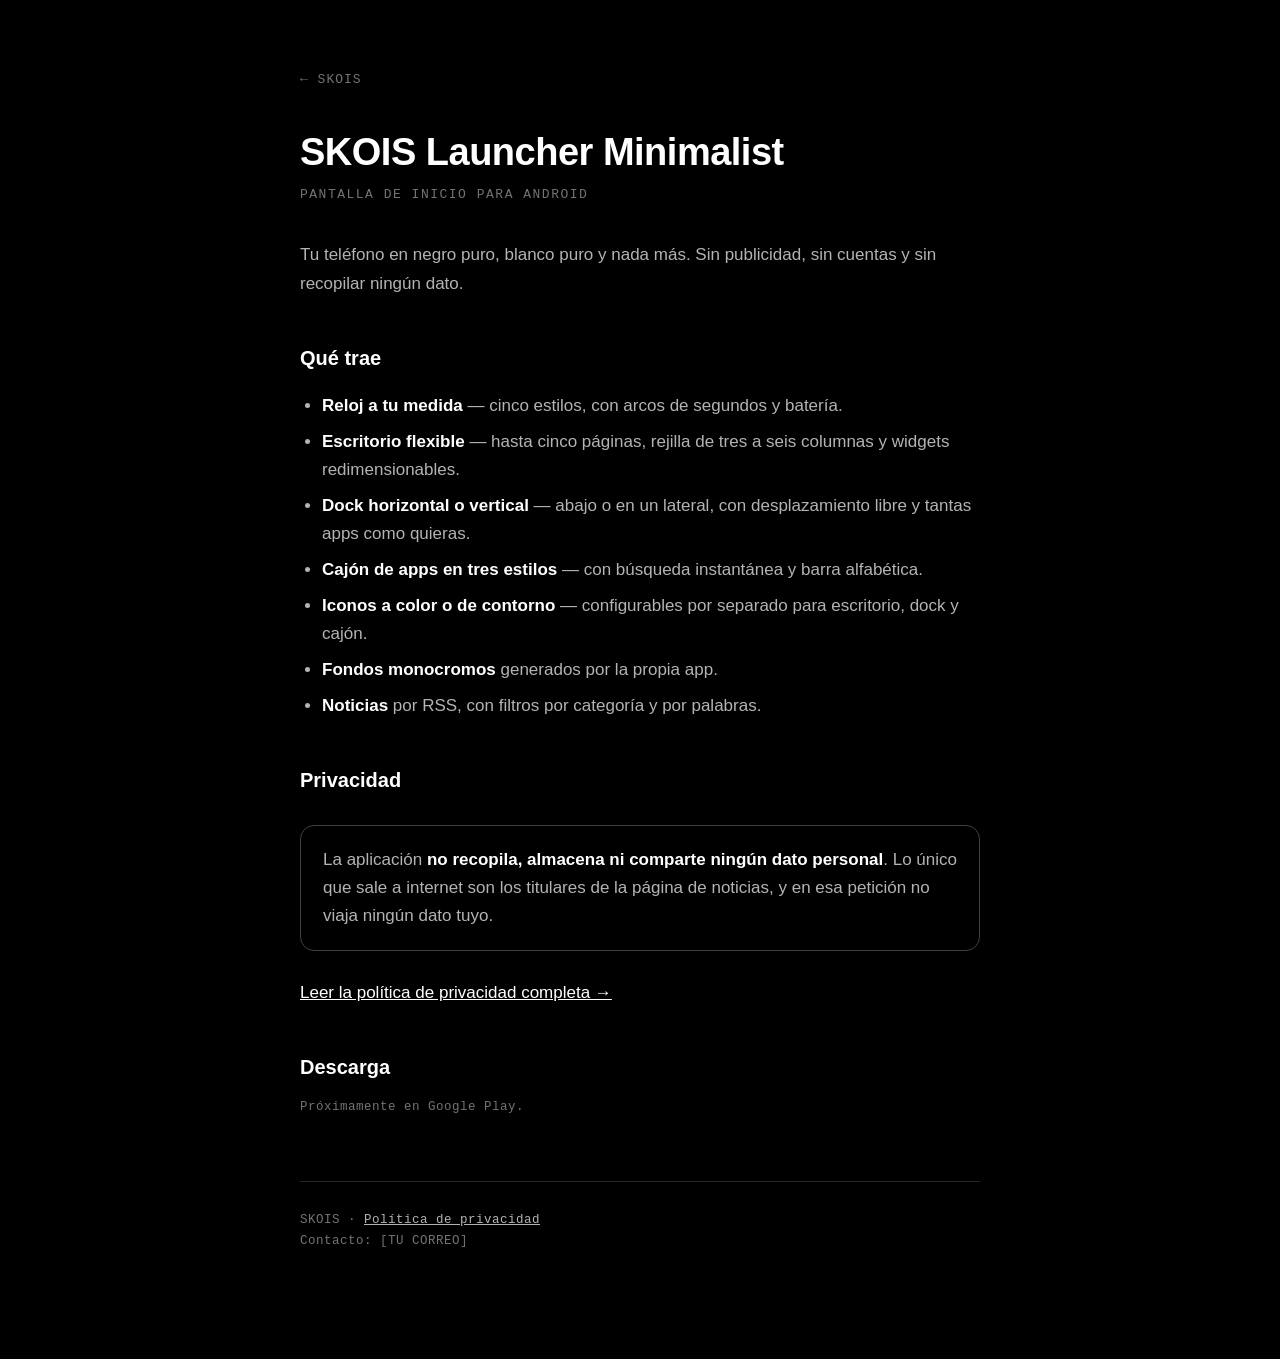
==== launcher/index.html @ f99f8921 "Sitio de SKOIS: portada, ficha del launcher y politica de privacidad Paginas estaticas sin dependenc" ====
<!DOCTYPE html>
<html lang="es">
<head>
<meta charset="utf-8">
<meta name="viewport" content="width=device-width, initial-scale=1">
<title>SKOIS Launcher Minimalist</title>
<meta name="description" content="Launcher minimalista para Android: negro puro, sin publicidad y sin recopilar datos.">
<link rel="stylesheet" href="../estilo.css">
</head>
<body>
<div class="envoltura">

  <a class="volver" href="../">← SKOIS</a>

  <h1>SKOIS Launcher Minimalist</h1>
  <p class="lema" style="margin-bottom:36px">Pantalla de inicio para Android</p>

  <p>Tu teléfono en negro puro, blanco puro y nada más. Sin publicidad, sin
  cuentas y sin recopilar ningún dato.</p>

  <h2>Qué trae</h2>
  <ul>
    <li><strong>Reloj a tu medida</strong> — cinco estilos, con arcos de
    segundos y batería.</li>
    <li><strong>Escritorio flexible</strong> — hasta cinco páginas, rejilla de
    tres a seis columnas y widgets redimensionables.</li>
    <li><strong>Dock horizontal o vertical</strong> — abajo o en un lateral,
    con desplazamiento libre y tantas apps como quieras.</li>
    <li><strong>Cajón de apps en tres estilos</strong> — con búsqueda instantánea
    y barra alfabética.</li>
    <li><strong>Iconos a color o de contorno</strong> — configurables por
    separado para escritorio, dock y cajón.</li>
    <li><strong>Fondos monocromos</strong> generados por la propia app.</li>
    <li><strong>Noticias</strong> por RSS, con filtros por categoría y por
    palabras.</li>
  </ul>

  <h2>Privacidad</h2>
  <div class="destacado">
    <p>La aplicación <strong>no recopila, almacena ni comparte ningún dato
    personal</strong>. Lo único que sale a internet son los titulares de la
    página de noticias, y en esa petición no viaja ningún dato tuyo.</p>
  </div>
  <p><a href="privacidad.html">Leer la política de privacidad completa →</a></p>

  <h2>Descarga</h2>
  <p class="pie">Próximamente en Google Play.</p>

  <hr>
  <p class="pie">
    SKOIS · <a href="privacidad.html">Política de privacidad</a><br>
    Contacto: <!-- Sustituye esto por tu correo de contacto -->[TU CORREO]
  </p>

</div>
</body>
</html>
---- estilo.css ----
/* SKOIS — negro puro, blanco puro, nada más.
   Una sola hoja para todo el sitio: las páginas de cada app la reutilizan. */

:root {
  color-scheme: dark;
  --tinta: #ffffff;
  --tinta-2: rgba(255, 255, 255, 0.70);
  --tinta-3: rgba(255, 255, 255, 0.45);
  --linea: rgba(255, 255, 255, 0.15);
  --superficie: rgba(255, 255, 255, 0.05);
  --borde-superficie: rgba(255, 255, 255, 0.08);
  --radio: 14px;
  --mono: ui-monospace, "SF Mono", "IBM Plex Mono", Menlo, Consolas, monospace;
}

* { box-sizing: border-box; }

body {
  margin: 0;
  padding: 0;
  background: #000;
  color: var(--tinta);
  font-family: -apple-system, BlinkMacSystemFont, "Segoe UI", Roboto, sans-serif;
  font-size: 17px;
  line-height: 1.65;
  -webkit-font-smoothing: antialiased;
}

.envoltura {
  max-width: 720px;
  margin: 0 auto;
  padding: 64px 20px 96px;
}

/* ── Cabecera ─────────────────────────────────────────────── */

.marca {
  font-family: var(--mono);
  font-size: 15px;
  letter-spacing: 6px;
  text-transform: uppercase;
  color: var(--tinta);
  text-decoration: none;
  display: inline-block;
}

.lema {
  font-family: var(--mono);
  font-size: 13px;
  letter-spacing: 1.5px;
  color: var(--tinta-3);
  margin: 6px 0 56px;
  text-transform: uppercase;
}

h1 {
  font-size: clamp(28px, 6vw, 38px);
  line-height: 1.2;
  letter-spacing: -0.5px;
  margin: 0 0 8px;
}

h2 {
  font-size: 20px;
  margin: 44px 0 12px;
}

.seccion {
  font-family: var(--mono);
  font-size: 12px;
  letter-spacing: 2.5px;
  text-transform: uppercase;
  color: var(--tinta-3);
  margin: 0 0 16px;
}

p, li { color: var(--tinta-2); }
strong { color: var(--tinta); }
a { color: var(--tinta); }

ul { padding-left: 22px; }
li { margin-bottom: 8px; }

code {
  font-family: var(--mono);
  font-size: 0.9em;
  color: var(--tinta);
}

/* ── Tarjetas de app ──────────────────────────────────────── */

.apps { display: grid; gap: 14px; margin: 0; padding: 0; list-style: none; }

.app {
  display: flex;
  align-items: center;
  gap: 18px;
  padding: 20px 22px;
  background: var(--superficie);
  border: 1px solid var(--borde-superficie);
  border-radius: var(--radio);
  text-decoration: none;
  color: inherit;
  transition: border-color 160ms ease, background 160ms ease;
}

.app:hover, .app:focus-visible {
  background: rgba(255, 255, 255, 0.08);
  border-color: var(--linea);
}

.app-icono {
  width: 52px;
  height: 52px;
  flex: 0 0 52px;
  border-radius: 13px;
  background: #000;
  border: 1px solid var(--linea);
  display: grid;
  place-items: center;
}

.app-icono svg { width: 30px; height: 30px; }

.app-nombre { font-size: 18px; font-weight: 600; margin: 0; color: var(--tinta); }

.app-nota {
  font-family: var(--mono);
  font-size: 12.5px;
  letter-spacing: 0.5px;
  color: var(--tinta-3);
  margin: 2px 0 0;
}

.flecha { margin-left: auto; color: var(--tinta-3); flex: 0 0 auto; }

/* ── Bloque destacado ─────────────────────────────────────── */

.destacado {
  border: 1px solid rgba(255, 255, 255, 0.25);
  border-radius: var(--radio);
  padding: 20px 22px;
  margin: 28px 0;
}

.destacado p { margin: 0; }

/* ── Pie ──────────────────────────────────────────────────── */

hr {
  border: 0;
  border-top: 1px solid var(--linea);
  margin: 64px 0 28px;
}

.pie {
  font-family: var(--mono);
  font-size: 12.5px;
  letter-spacing: 0.5px;
  color: var(--tinta-3);
}

.pie a { color: var(--tinta-2); }

.volver {
  font-family: var(--mono);
  font-size: 13px;
  letter-spacing: 1px;
  color: var(--tinta-3);
  text-decoration: none;
  display: inline-block;
  margin-bottom: 40px;
}

.volver:hover { color: var(--tinta); }

@media (max-width: 480px) {
  .envoltura { padding: 40px 18px 72px; }
  .app { padding: 16px 18px; gap: 14px; }
  .app-icono { width: 44px; height: 44px; flex-basis: 44px; }
}
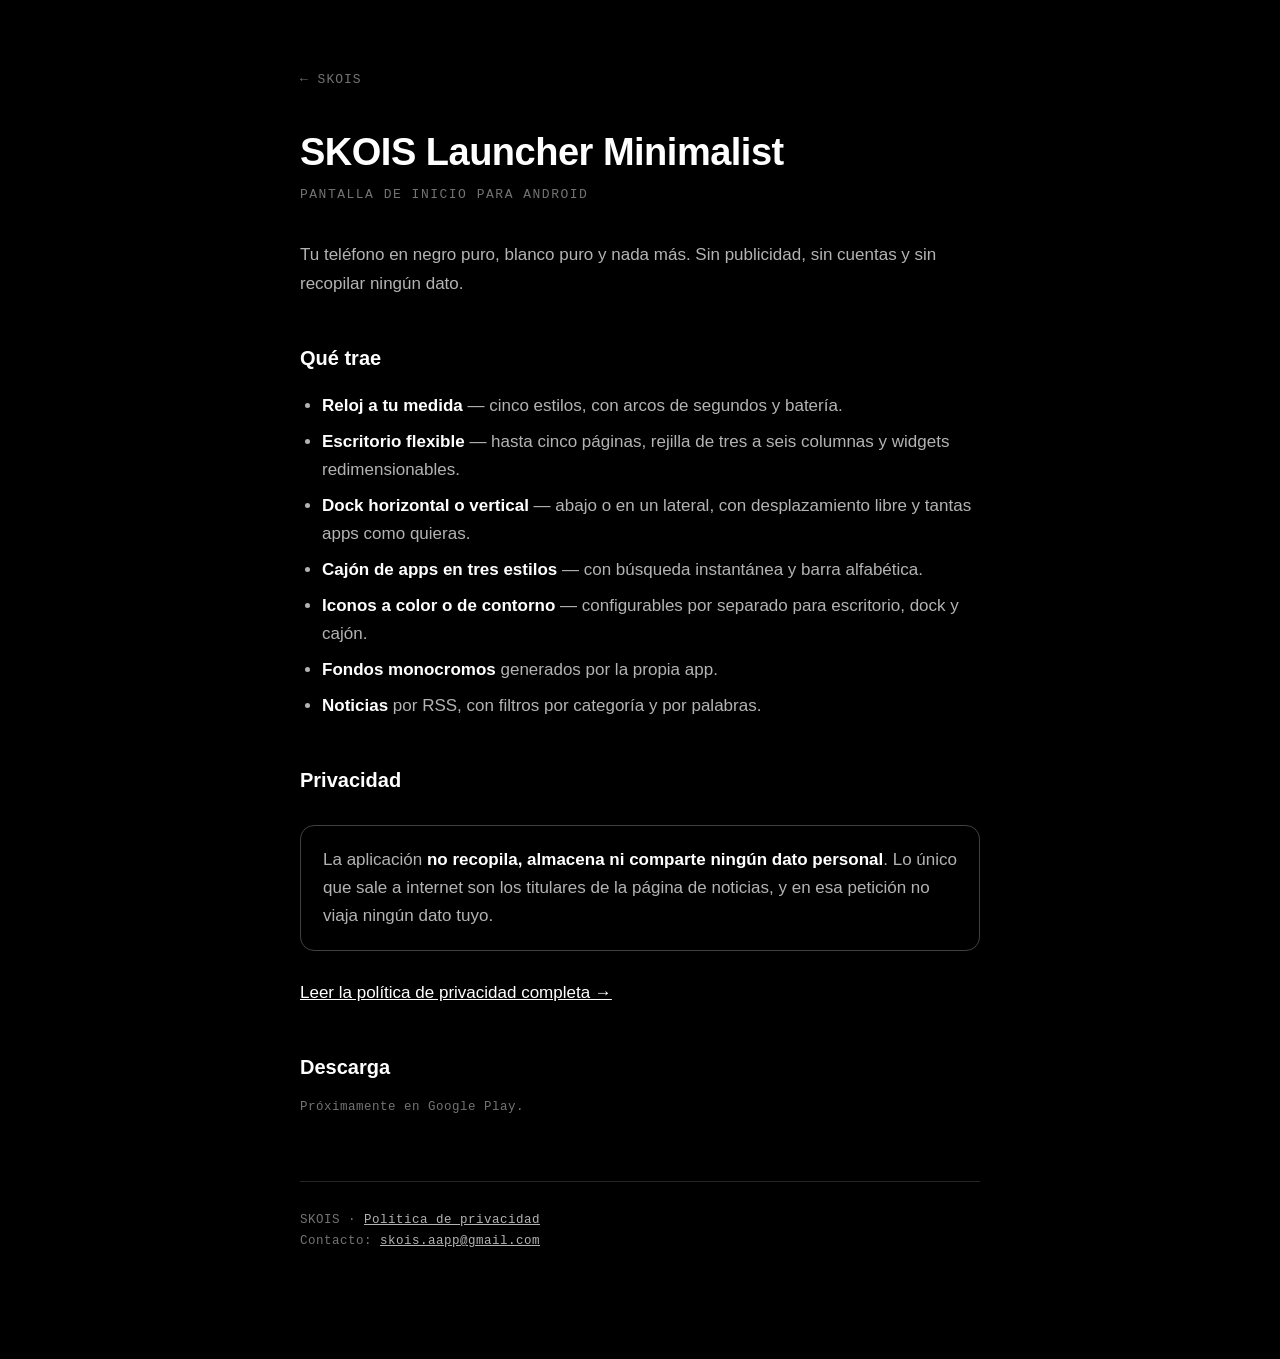
==== commit ba9bae39: "Correo de contacto del sitio skois.aapp@gmail.com en la portada, la ficha del launcher y las dos sec" ====
--- a/launcher/index.html
+++ b/launcher/index.html
@@ -49,7 +49,7 @@
   <hr>
   <p class="pie">
     SKOIS · <a href="privacidad.html">Política de privacidad</a><br>
-    Contacto: <!-- Sustituye esto por tu correo de contacto -->[TU CORREO]
+    Contacto: <a href="mailto:skois.aapp@gmail.com">skois.aapp@gmail.com</a>
   </p>
 
 </div>
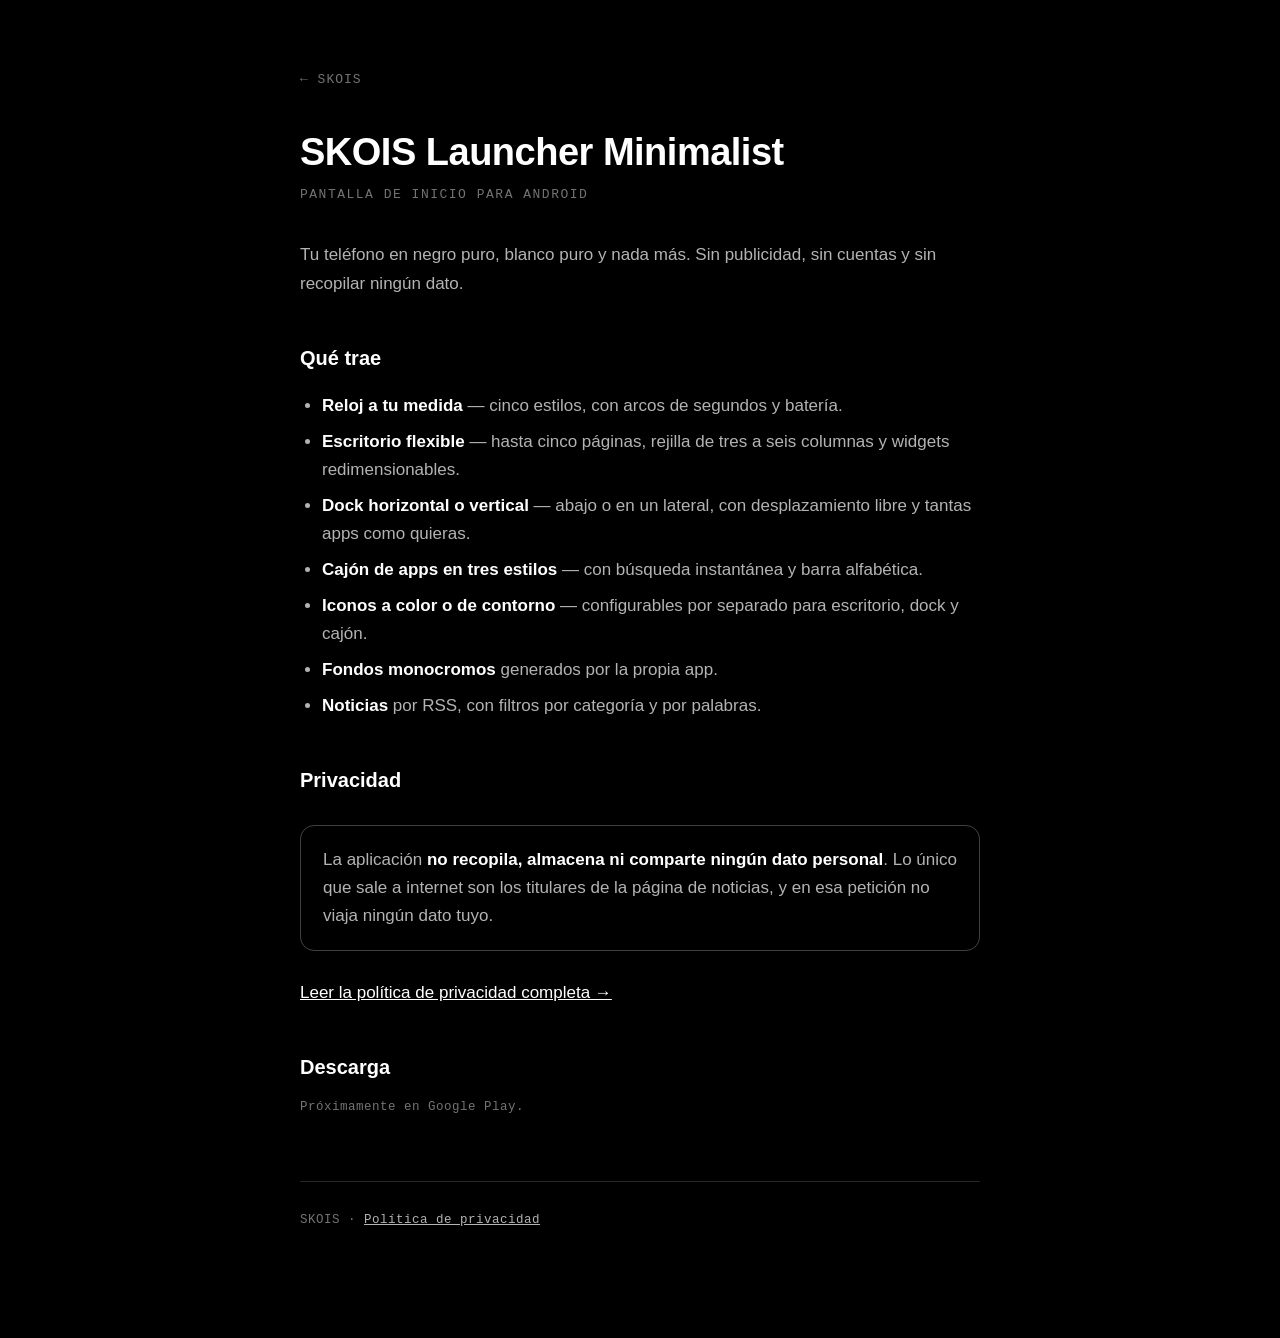
==== commit d48db4ac: "Retira el correo de contacto hasta decidir cual Las dos secciones de contacto de la politica salen e" ====
--- a/launcher/index.html
+++ b/launcher/index.html
@@ -48,8 +48,9 @@
 
   <hr>
   <p class="pie">
-    SKOIS · <a href="privacidad.html">Política de privacidad</a><br>
-    Contacto: <a href="mailto:skois.aapp@gmail.com">skois.aapp@gmail.com</a>
+    SKOIS · <a href="privacidad.html">Política de privacidad</a>
+  <!-- PENDIENTE: correo de contacto. Play Console lo exige antes de
+       publicar, y la politica deberia ofrecer una via de contacto. -->
   </p>
 
 </div>
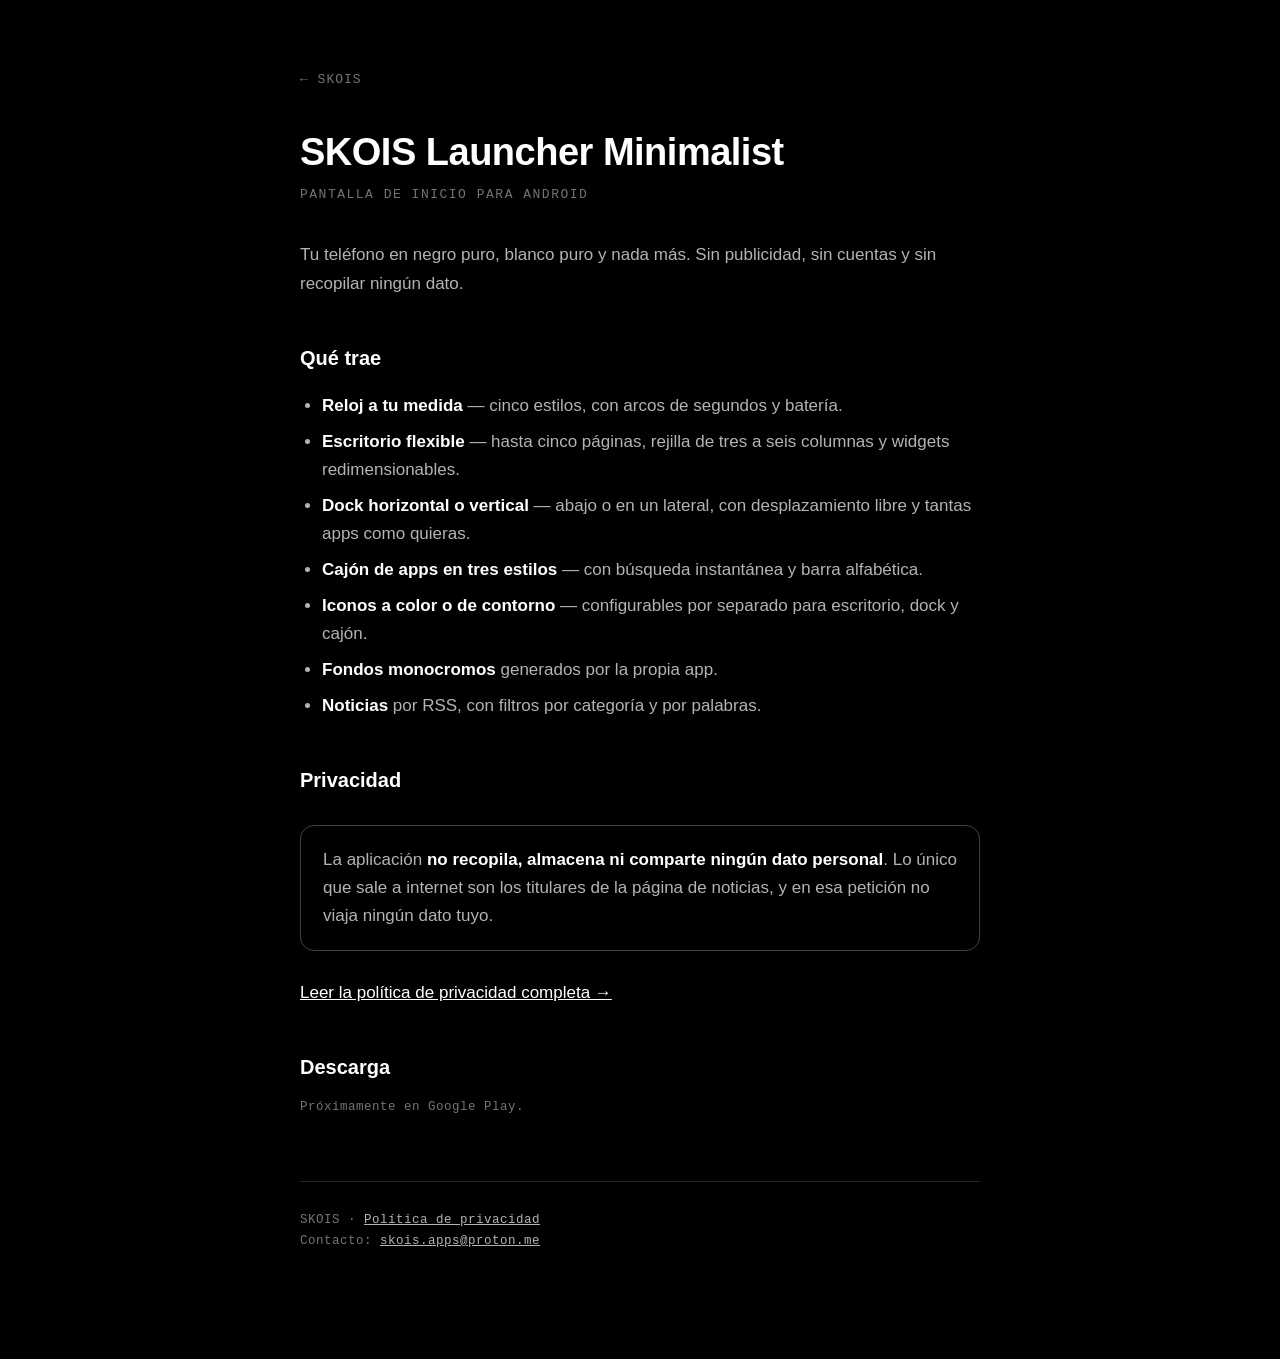
==== commit 1f03cd1b: "Correo de contacto: skois.apps@proton.me Vuelven las dos secciones de contacto de la politica (espan" ====
--- a/launcher/index.html
+++ b/launcher/index.html
@@ -48,9 +48,8 @@
 
   <hr>
   <p class="pie">
-    SKOIS · <a href="privacidad.html">Política de privacidad</a>
-  <!-- PENDIENTE: correo de contacto. Play Console lo exige antes de
-       publicar, y la politica deberia ofrecer una via de contacto. -->
+    SKOIS · <a href="privacidad.html">Política de privacidad</a><br>
+    Contacto: <a href="mailto:skois.apps@proton.me">skois.apps@proton.me</a>
   </p>
 
 </div>
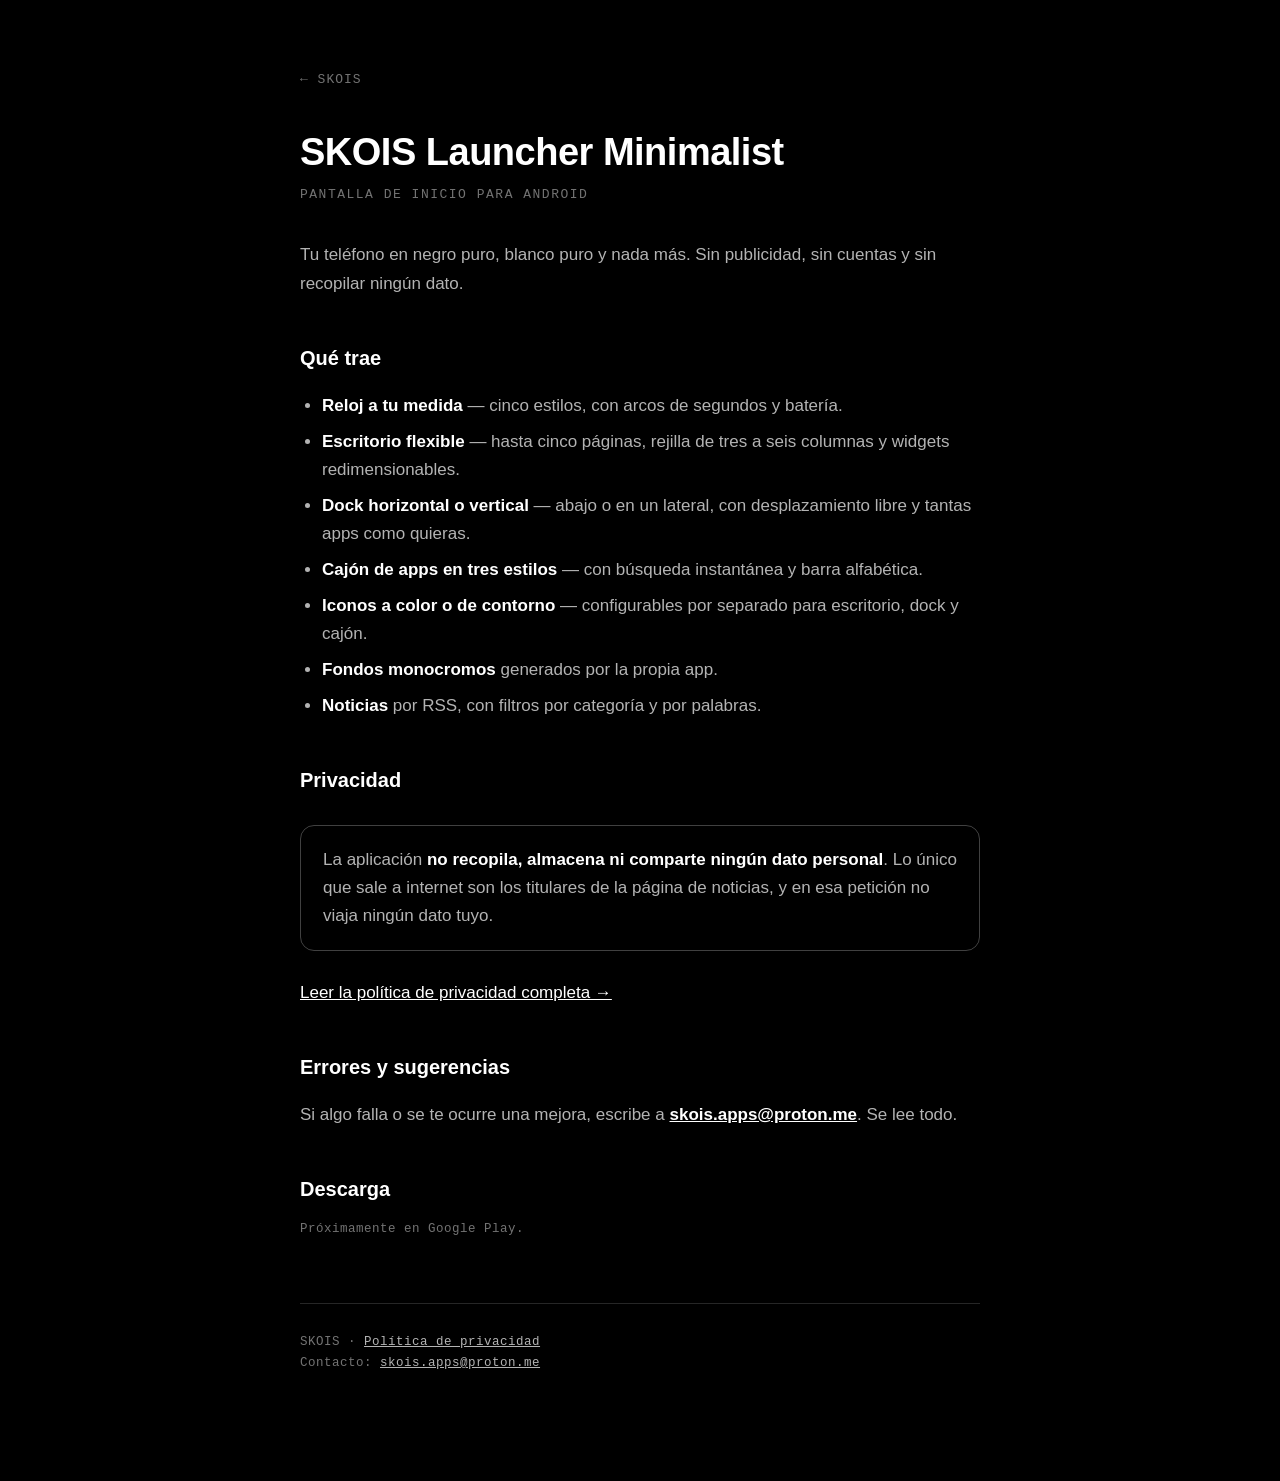
==== commit c2769805: "Invita a reportar errores y sugerencias Seccion propia en la ficha del launcher y una linea en la po" ====
--- a/launcher/index.html
+++ b/launcher/index.html
@@ -43,6 +43,10 @@
   </div>
   <p><a href="privacidad.html">Leer la política de privacidad completa →</a></p>
 
+  <h2>Errores y sugerencias</h2>
+  <p>Si algo falla o se te ocurre una mejora, escribe a <strong><a href="mailto:skois.apps@proton.me">skois.apps@proton.me</a></strong>.
+  Se lee todo.</p>
+
   <h2>Descarga</h2>
   <p class="pie">Próximamente en Google Play.</p>
 
